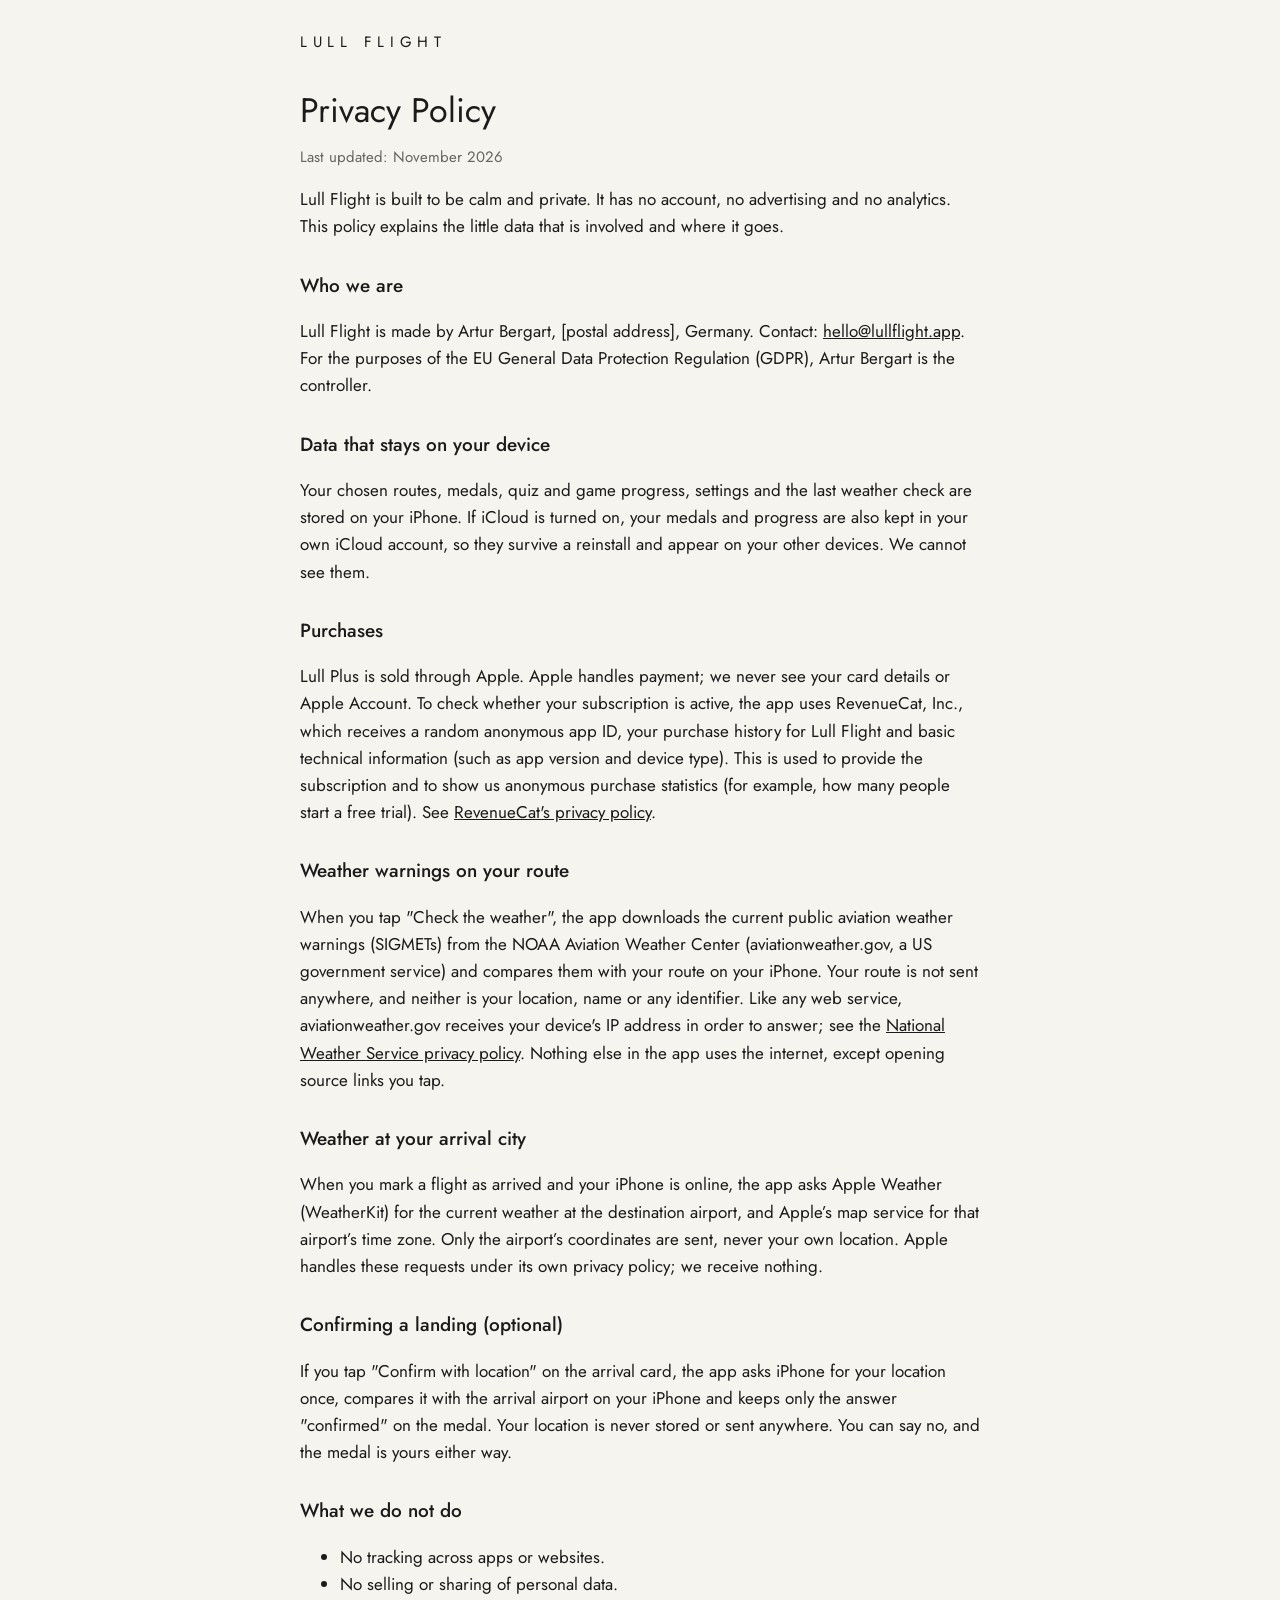
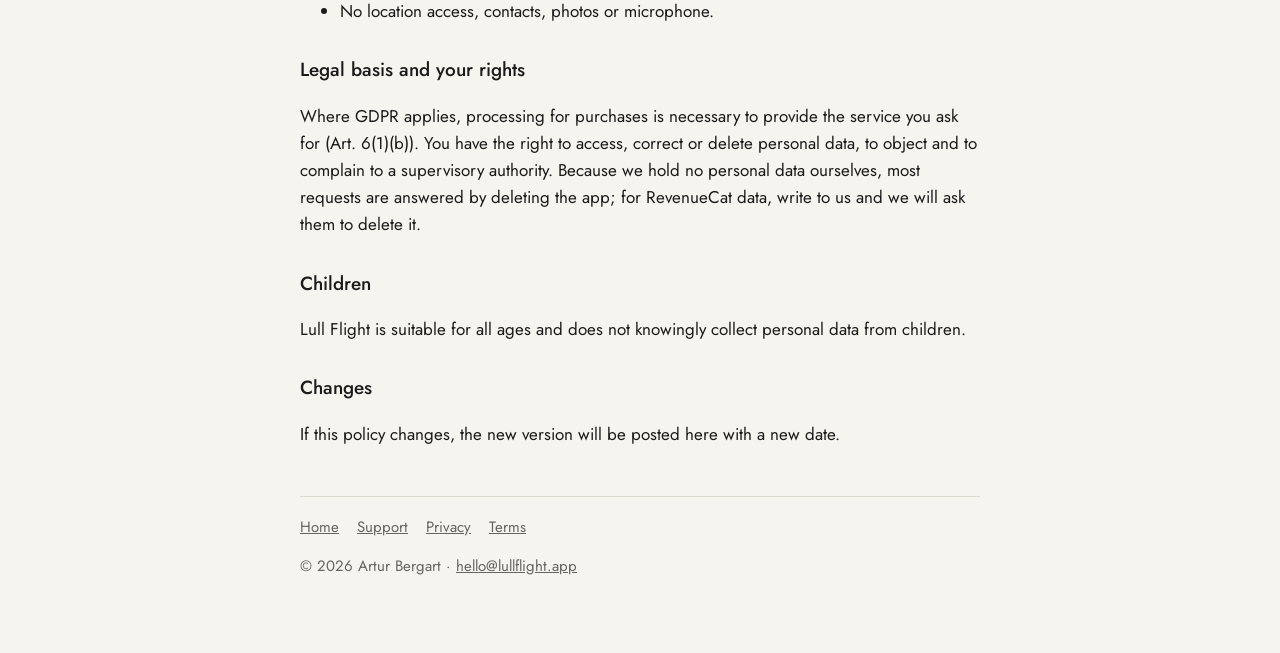
==== privacy/index.html @ ad9c2024 "Add files via upload" ====
<!doctype html><html lang="en"><head><meta charset="utf-8"><meta name="viewport" content="width=device-width,initial-scale=1,viewport-fit=cover">
<link rel="icon" href="/icon.png"><style>
@font-face{font-family:"Jost";src:url(/fonts/jost.woff) format("woff");font-weight:100 900;font-display:swap}
:root{--paper:#F6F4EE;--ink:#1b1b1b;--mute:#66655f;--line:#dedad0}
@media (prefers-color-scheme:dark){:root{--paper:#1b1c1f;--ink:#ecebe6;--mute:#a3a29b;--line:#34353a}}
html{background:var(--paper)}body{margin:0;color:var(--ink);background:var(--paper);font:17px/1.6 "Jost",-apple-system,BlinkMacSystemFont,"Helvetica Neue",Arial,sans-serif}
main{max-width:680px;margin:0 auto;padding:max(28px,env(safe-area-inset-top)) max(20px,env(safe-area-inset-right)) 60px max(20px,env(safe-area-inset-left))}
header a{color:var(--ink);text-decoration:none;letter-spacing:.38em;font-size:15px}h1{font-weight:400;font-size:34px;line-height:1.15;margin:36px 0 6px}
h2{font-weight:500;font-size:19px;margin:30px 0 6px}p,li{color:var(--ink)}.mute{color:var(--mute);font-size:15px}a{color:inherit}
nav{margin-top:48px;padding-top:18px;border-top:1px solid var(--line);display:flex;gap:18px;flex-wrap:wrap;font-size:15px}nav a{color:var(--mute)}
</style><title>Privacy Policy · Lull Flight</title></head><body><main>
<header><a href="/">LULL FLIGHT</a></header>
<h1>Privacy Policy</h1><p class="mute">Last updated: November 2026</p>
<p>Lull Flight is built to be calm and private. It has no account, no advertising and no analytics. This policy explains the little data that is involved and where it goes.</p>
<h2>Who we are</h2><p>Lull Flight is made by Artur Bergart, [postal address], Germany. Contact: <a href="mailto:hello@lullflight.app">hello@lullflight.app</a>. For the purposes of the EU General Data Protection Regulation (GDPR), Artur Bergart is the controller.</p>
<h2>Data that stays on your device</h2><p>Your chosen routes, medals, quiz and game progress, settings and the last weather check are stored on your iPhone. If iCloud is turned on, your medals and progress are also kept in your own iCloud account, so they survive a reinstall and appear on your other devices. We cannot see them.</p>
<h2>Purchases</h2><p>Lull Plus is sold through Apple. Apple handles payment; we never see your card details or Apple Account. To check whether your subscription is active, the app uses RevenueCat, Inc., which receives a random anonymous app ID, your purchase history for Lull Flight and basic technical information (such as app version and device type). This is used to provide the subscription and to show us anonymous purchase statistics (for example, how many people start a free trial). See <a href="https://www.revenuecat.com/privacy">RevenueCat's privacy policy</a>.</p>
<h2>Weather warnings on your route</h2><p>When you tap "Check the weather", the app downloads the current public aviation weather warnings (SIGMETs) from the NOAA Aviation Weather Center (aviationweather.gov, a US government service) and compares them with your route on your iPhone. Your route is not sent anywhere, and neither is your location, name or any identifier. Like any web service, aviationweather.gov receives your device's IP address in order to answer; see the <a href="https://www.weather.gov/privacy">National Weather Service privacy policy</a>. Nothing else in the app uses the internet, except opening source links you tap.</p>
<h2>Weather at your arrival city</h2><p>When you mark a flight as arrived and your iPhone is online, the app asks Apple Weather (WeatherKit) for the current weather at the destination airport, and Apple’s map service for that airport’s time zone. Only the airport’s coordinates are sent, never your own location. Apple handles these requests under its own privacy policy; we receive nothing.</p><h2>Confirming a landing (optional)</h2><p>If you tap "Confirm with location" on the arrival card, the app asks iPhone for your location once, compares it with the arrival airport on your iPhone and keeps only the answer "confirmed" on the medal. Your location is never stored or sent anywhere. You can say no, and the medal is yours either way.</p><h2>What we do not do</h2><ul><li>No tracking across apps or websites.</li><li>No selling or sharing of personal data.</li><li>No location access, contacts, photos or microphone.</li></ul>
<h2>Legal basis and your rights</h2><p>Where GDPR applies, processing for purchases is necessary to provide the service you ask for (Art. 6(1)(b)). You have the right to access, correct or delete personal data, to object and to complain to a supervisory authority. Because we hold no personal data ourselves, most requests are answered by deleting the app; for RevenueCat data, write to us and we will ask them to delete it.</p>
<h2>Children</h2><p>Lull Flight is suitable for all ages and does not knowingly collect personal data from children.</p>
<h2>Changes</h2><p>If this policy changes, the new version will be posted here with a new date.</p>
<nav><a href="/">Home</a><a href="/support/">Support</a><a href="/privacy/">Privacy</a><a href="/terms/">Terms</a></nav>
<p class="mute">© 2026 Artur Bergart · <a href="mailto:hello@lullflight.app">hello@lullflight.app</a></p>
</main></body></html>
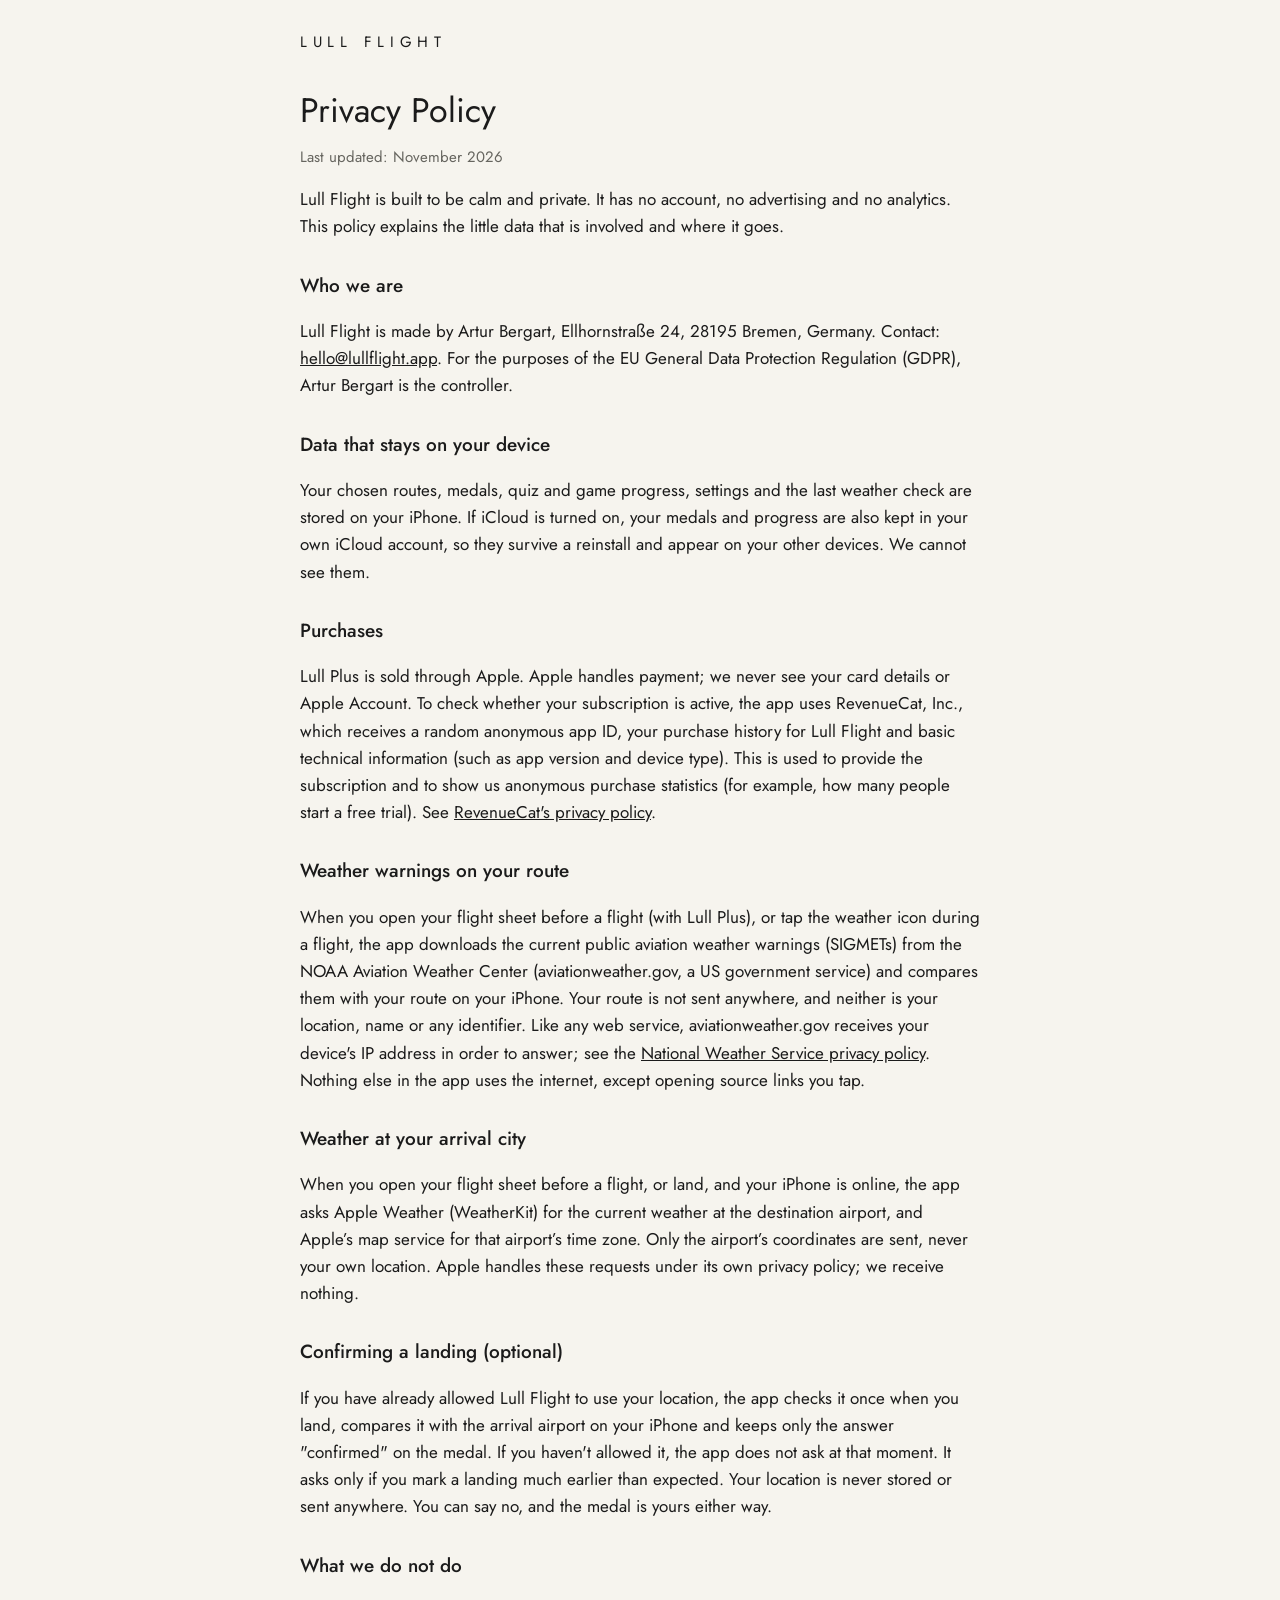
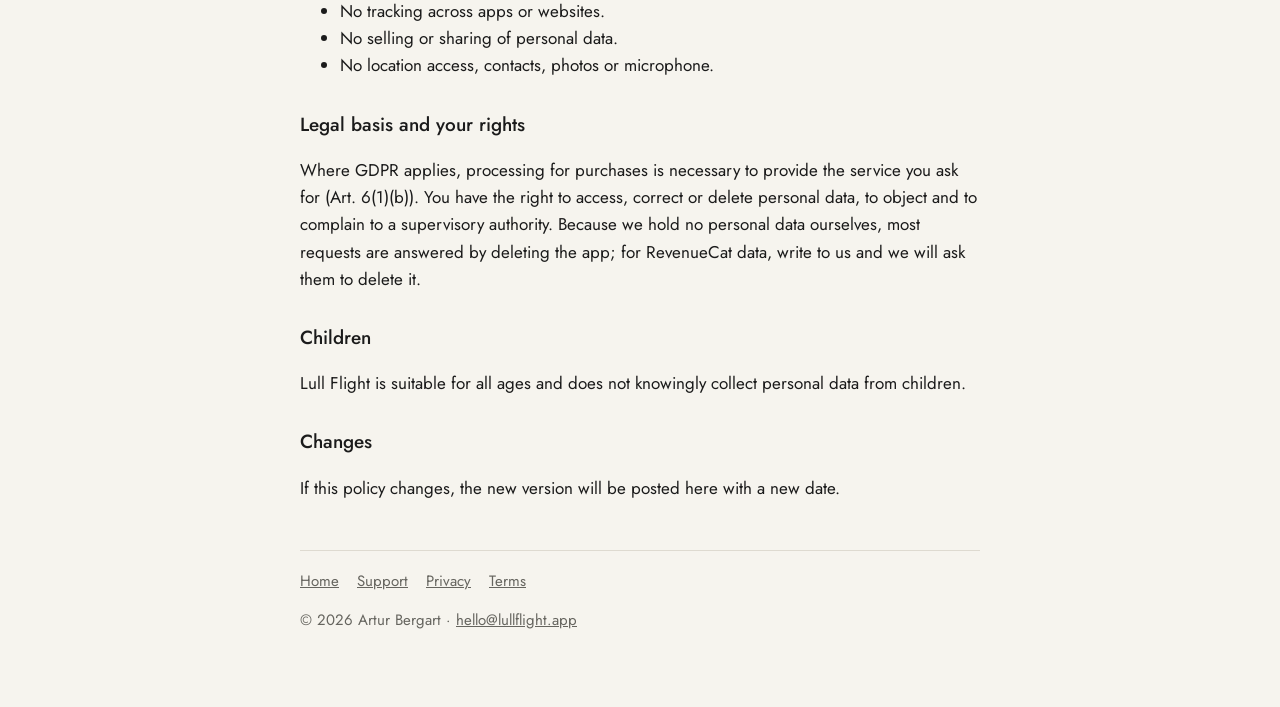
==== commit 07179dd6: "Add files via upload" ====
--- a/privacy/index.html
+++ b/privacy/index.html
@@ -12,11 +12,11 @@
 <header><a href="/">LULL FLIGHT</a></header>
 <h1>Privacy Policy</h1><p class="mute">Last updated: November 2026</p>
 <p>Lull Flight is built to be calm and private. It has no account, no advertising and no analytics. This policy explains the little data that is involved and where it goes.</p>
-<h2>Who we are</h2><p>Lull Flight is made by Artur Bergart, [postal address], Germany. Contact: <a href="mailto:hello@lullflight.app">hello@lullflight.app</a>. For the purposes of the EU General Data Protection Regulation (GDPR), Artur Bergart is the controller.</p>
+<h2>Who we are</h2><p>Lull Flight is made by Artur Bergart, Ellhornstraße 24, 28195 Bremen, Germany. Contact: <a href="mailto:hello@lullflight.app">hello@lullflight.app</a>. For the purposes of the EU General Data Protection Regulation (GDPR), Artur Bergart is the controller.</p>
 <h2>Data that stays on your device</h2><p>Your chosen routes, medals, quiz and game progress, settings and the last weather check are stored on your iPhone. If iCloud is turned on, your medals and progress are also kept in your own iCloud account, so they survive a reinstall and appear on your other devices. We cannot see them.</p>
 <h2>Purchases</h2><p>Lull Plus is sold through Apple. Apple handles payment; we never see your card details or Apple Account. To check whether your subscription is active, the app uses RevenueCat, Inc., which receives a random anonymous app ID, your purchase history for Lull Flight and basic technical information (such as app version and device type). This is used to provide the subscription and to show us anonymous purchase statistics (for example, how many people start a free trial). See <a href="https://www.revenuecat.com/privacy">RevenueCat's privacy policy</a>.</p>
-<h2>Weather warnings on your route</h2><p>When you tap "Check the weather", the app downloads the current public aviation weather warnings (SIGMETs) from the NOAA Aviation Weather Center (aviationweather.gov, a US government service) and compares them with your route on your iPhone. Your route is not sent anywhere, and neither is your location, name or any identifier. Like any web service, aviationweather.gov receives your device's IP address in order to answer; see the <a href="https://www.weather.gov/privacy">National Weather Service privacy policy</a>. Nothing else in the app uses the internet, except opening source links you tap.</p>
-<h2>Weather at your arrival city</h2><p>When you mark a flight as arrived and your iPhone is online, the app asks Apple Weather (WeatherKit) for the current weather at the destination airport, and Apple’s map service for that airport’s time zone. Only the airport’s coordinates are sent, never your own location. Apple handles these requests under its own privacy policy; we receive nothing.</p><h2>Confirming a landing (optional)</h2><p>If you tap "Confirm with location" on the arrival card, the app asks iPhone for your location once, compares it with the arrival airport on your iPhone and keeps only the answer "confirmed" on the medal. Your location is never stored or sent anywhere. You can say no, and the medal is yours either way.</p><h2>What we do not do</h2><ul><li>No tracking across apps or websites.</li><li>No selling or sharing of personal data.</li><li>No location access, contacts, photos or microphone.</li></ul>
+<h2>Weather warnings on your route</h2><p>When you open your flight sheet before a flight (with Lull Plus), or tap the weather icon during a flight, the app downloads the current public aviation weather warnings (SIGMETs) from the NOAA Aviation Weather Center (aviationweather.gov, a US government service) and compares them with your route on your iPhone. Your route is not sent anywhere, and neither is your location, name or any identifier. Like any web service, aviationweather.gov receives your device's IP address in order to answer; see the <a href="https://www.weather.gov/privacy">National Weather Service privacy policy</a>. Nothing else in the app uses the internet, except opening source links you tap.</p>
+<h2>Weather at your arrival city</h2><p>When you open your flight sheet before a flight, or land, and your iPhone is online, the app asks Apple Weather (WeatherKit) for the current weather at the destination airport, and Apple’s map service for that airport’s time zone. Only the airport’s coordinates are sent, never your own location. Apple handles these requests under its own privacy policy; we receive nothing.</p><h2>Confirming a landing (optional)</h2><p>If you have already allowed Lull Flight to use your location, the app checks it once when you land, compares it with the arrival airport on your iPhone and keeps only the answer "confirmed" on the medal. If you haven't allowed it, the app does not ask at that moment. It asks only if you mark a landing much earlier than expected. Your location is never stored or sent anywhere. You can say no, and the medal is yours either way.</p><h2>What we do not do</h2><ul><li>No tracking across apps or websites.</li><li>No selling or sharing of personal data.</li><li>No location access, contacts, photos or microphone.</li></ul>
 <h2>Legal basis and your rights</h2><p>Where GDPR applies, processing for purchases is necessary to provide the service you ask for (Art. 6(1)(b)). You have the right to access, correct or delete personal data, to object and to complain to a supervisory authority. Because we hold no personal data ourselves, most requests are answered by deleting the app; for RevenueCat data, write to us and we will ask them to delete it.</p>
 <h2>Children</h2><p>Lull Flight is suitable for all ages and does not knowingly collect personal data from children.</p>
 <h2>Changes</h2><p>If this policy changes, the new version will be posted here with a new date.</p>
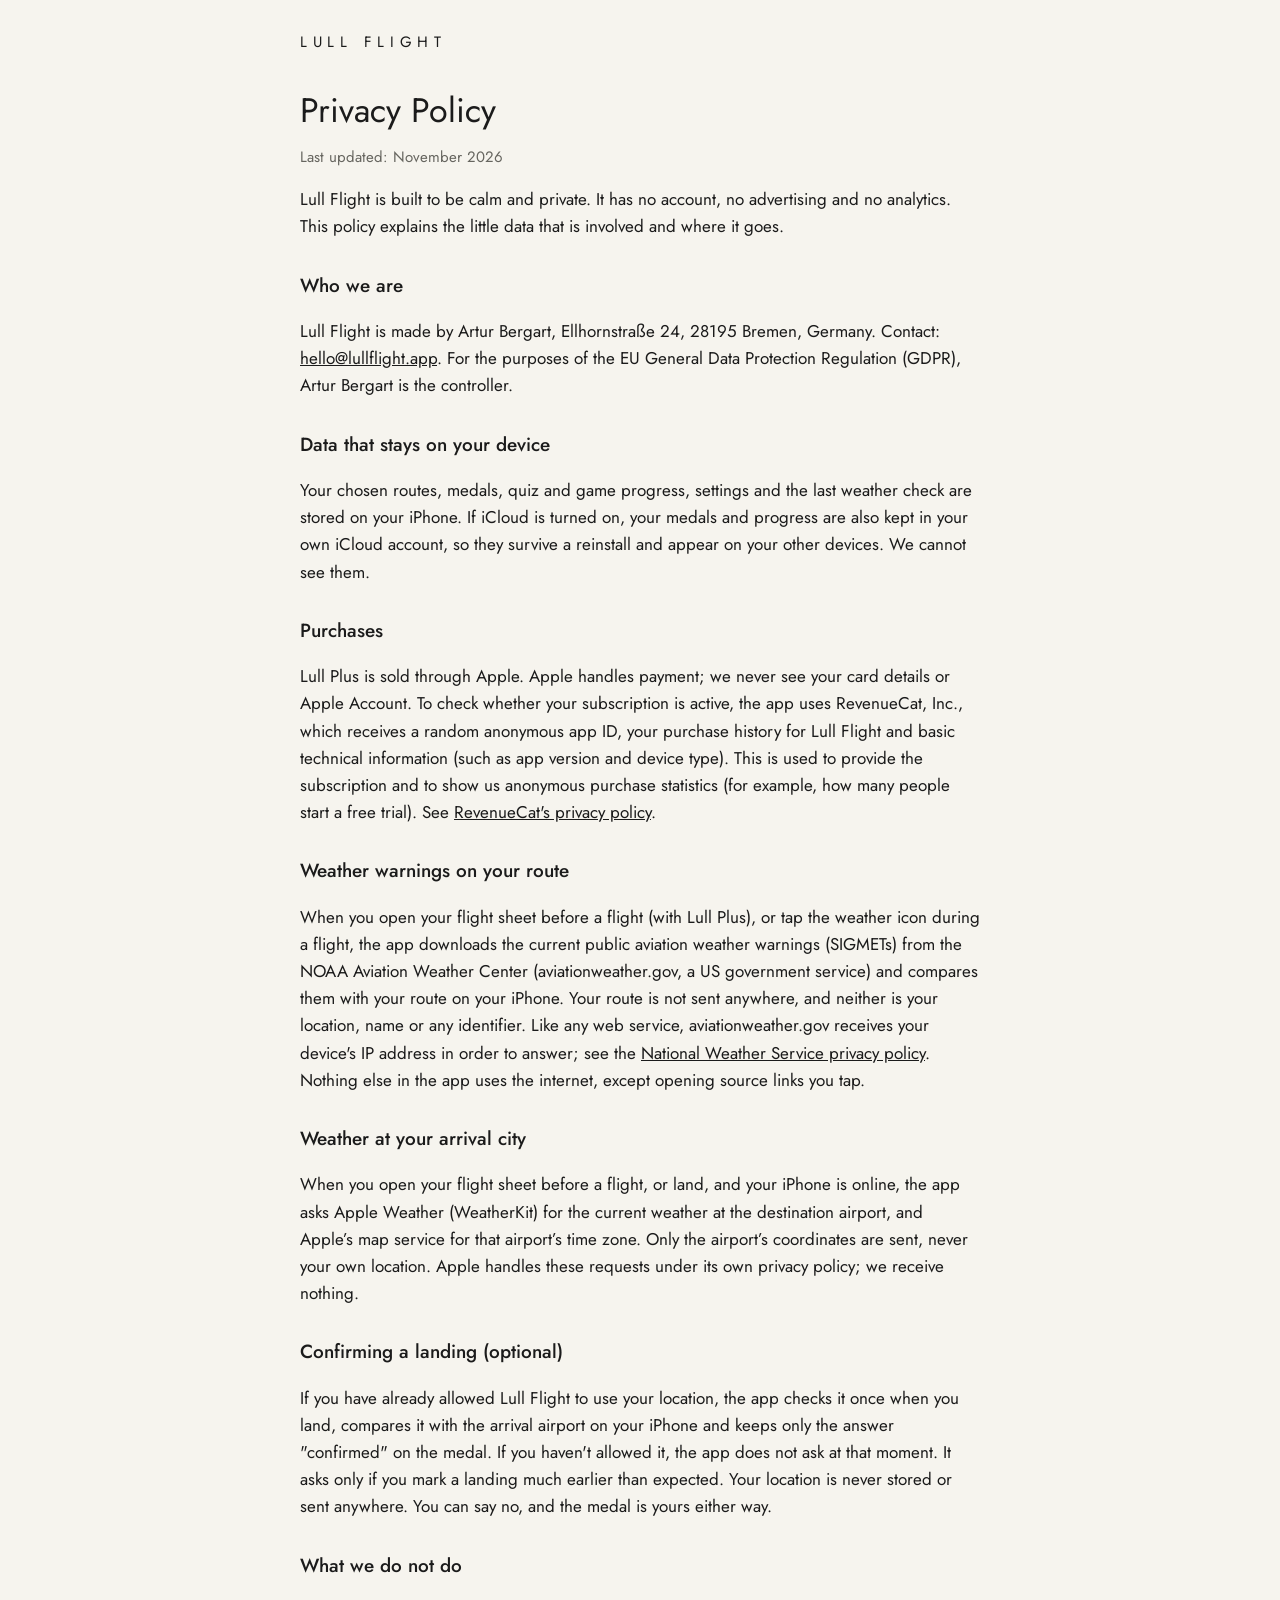
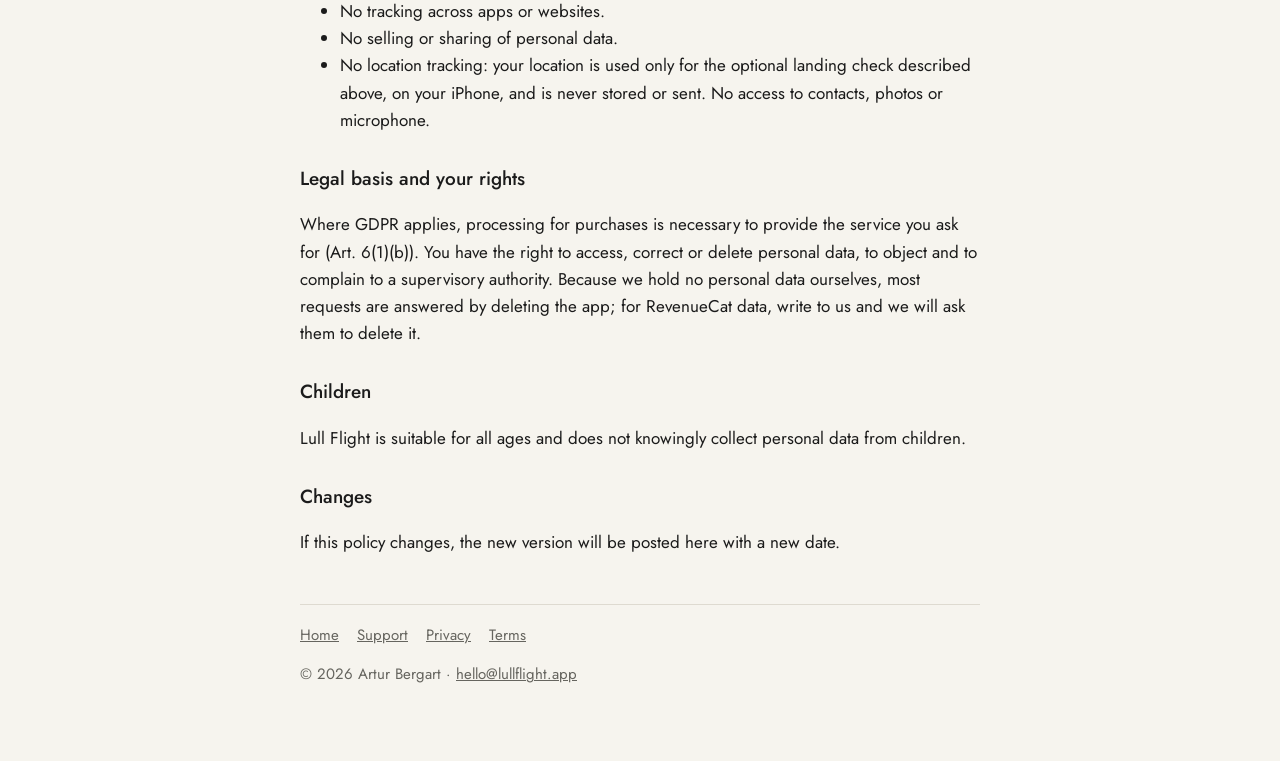
==== commit abd1a6de: "Privacy: location is used only for the optional landing check Removes the contradiction between 'No " ====
--- a/privacy/index.html
+++ b/privacy/index.html
@@ -16,7 +16,7 @@
 <h2>Data that stays on your device</h2><p>Your chosen routes, medals, quiz and game progress, settings and the last weather check are stored on your iPhone. If iCloud is turned on, your medals and progress are also kept in your own iCloud account, so they survive a reinstall and appear on your other devices. We cannot see them.</p>
 <h2>Purchases</h2><p>Lull Plus is sold through Apple. Apple handles payment; we never see your card details or Apple Account. To check whether your subscription is active, the app uses RevenueCat, Inc., which receives a random anonymous app ID, your purchase history for Lull Flight and basic technical information (such as app version and device type). This is used to provide the subscription and to show us anonymous purchase statistics (for example, how many people start a free trial). See <a href="https://www.revenuecat.com/privacy">RevenueCat's privacy policy</a>.</p>
 <h2>Weather warnings on your route</h2><p>When you open your flight sheet before a flight (with Lull Plus), or tap the weather icon during a flight, the app downloads the current public aviation weather warnings (SIGMETs) from the NOAA Aviation Weather Center (aviationweather.gov, a US government service) and compares them with your route on your iPhone. Your route is not sent anywhere, and neither is your location, name or any identifier. Like any web service, aviationweather.gov receives your device's IP address in order to answer; see the <a href="https://www.weather.gov/privacy">National Weather Service privacy policy</a>. Nothing else in the app uses the internet, except opening source links you tap.</p>
-<h2>Weather at your arrival city</h2><p>When you open your flight sheet before a flight, or land, and your iPhone is online, the app asks Apple Weather (WeatherKit) for the current weather at the destination airport, and Apple’s map service for that airport’s time zone. Only the airport’s coordinates are sent, never your own location. Apple handles these requests under its own privacy policy; we receive nothing.</p><h2>Confirming a landing (optional)</h2><p>If you have already allowed Lull Flight to use your location, the app checks it once when you land, compares it with the arrival airport on your iPhone and keeps only the answer "confirmed" on the medal. If you haven't allowed it, the app does not ask at that moment. It asks only if you mark a landing much earlier than expected. Your location is never stored or sent anywhere. You can say no, and the medal is yours either way.</p><h2>What we do not do</h2><ul><li>No tracking across apps or websites.</li><li>No selling or sharing of personal data.</li><li>No location access, contacts, photos or microphone.</li></ul>
+<h2>Weather at your arrival city</h2><p>When you open your flight sheet before a flight, or land, and your iPhone is online, the app asks Apple Weather (WeatherKit) for the current weather at the destination airport, and Apple’s map service for that airport’s time zone. Only the airport’s coordinates are sent, never your own location. Apple handles these requests under its own privacy policy; we receive nothing.</p><h2>Confirming a landing (optional)</h2><p>If you have already allowed Lull Flight to use your location, the app checks it once when you land, compares it with the arrival airport on your iPhone and keeps only the answer "confirmed" on the medal. If you haven't allowed it, the app does not ask at that moment. It asks only if you mark a landing much earlier than expected. Your location is never stored or sent anywhere. You can say no, and the medal is yours either way.</p><h2>What we do not do</h2><ul><li>No tracking across apps or websites.</li><li>No selling or sharing of personal data.</li><li>No location tracking: your location is used only for the optional landing check described above, on your iPhone, and is never stored or sent. No access to contacts, photos or microphone.</li></ul>
 <h2>Legal basis and your rights</h2><p>Where GDPR applies, processing for purchases is necessary to provide the service you ask for (Art. 6(1)(b)). You have the right to access, correct or delete personal data, to object and to complain to a supervisory authority. Because we hold no personal data ourselves, most requests are answered by deleting the app; for RevenueCat data, write to us and we will ask them to delete it.</p>
 <h2>Children</h2><p>Lull Flight is suitable for all ages and does not knowingly collect personal data from children.</p>
 <h2>Changes</h2><p>If this policy changes, the new version will be posted here with a new date.</p>
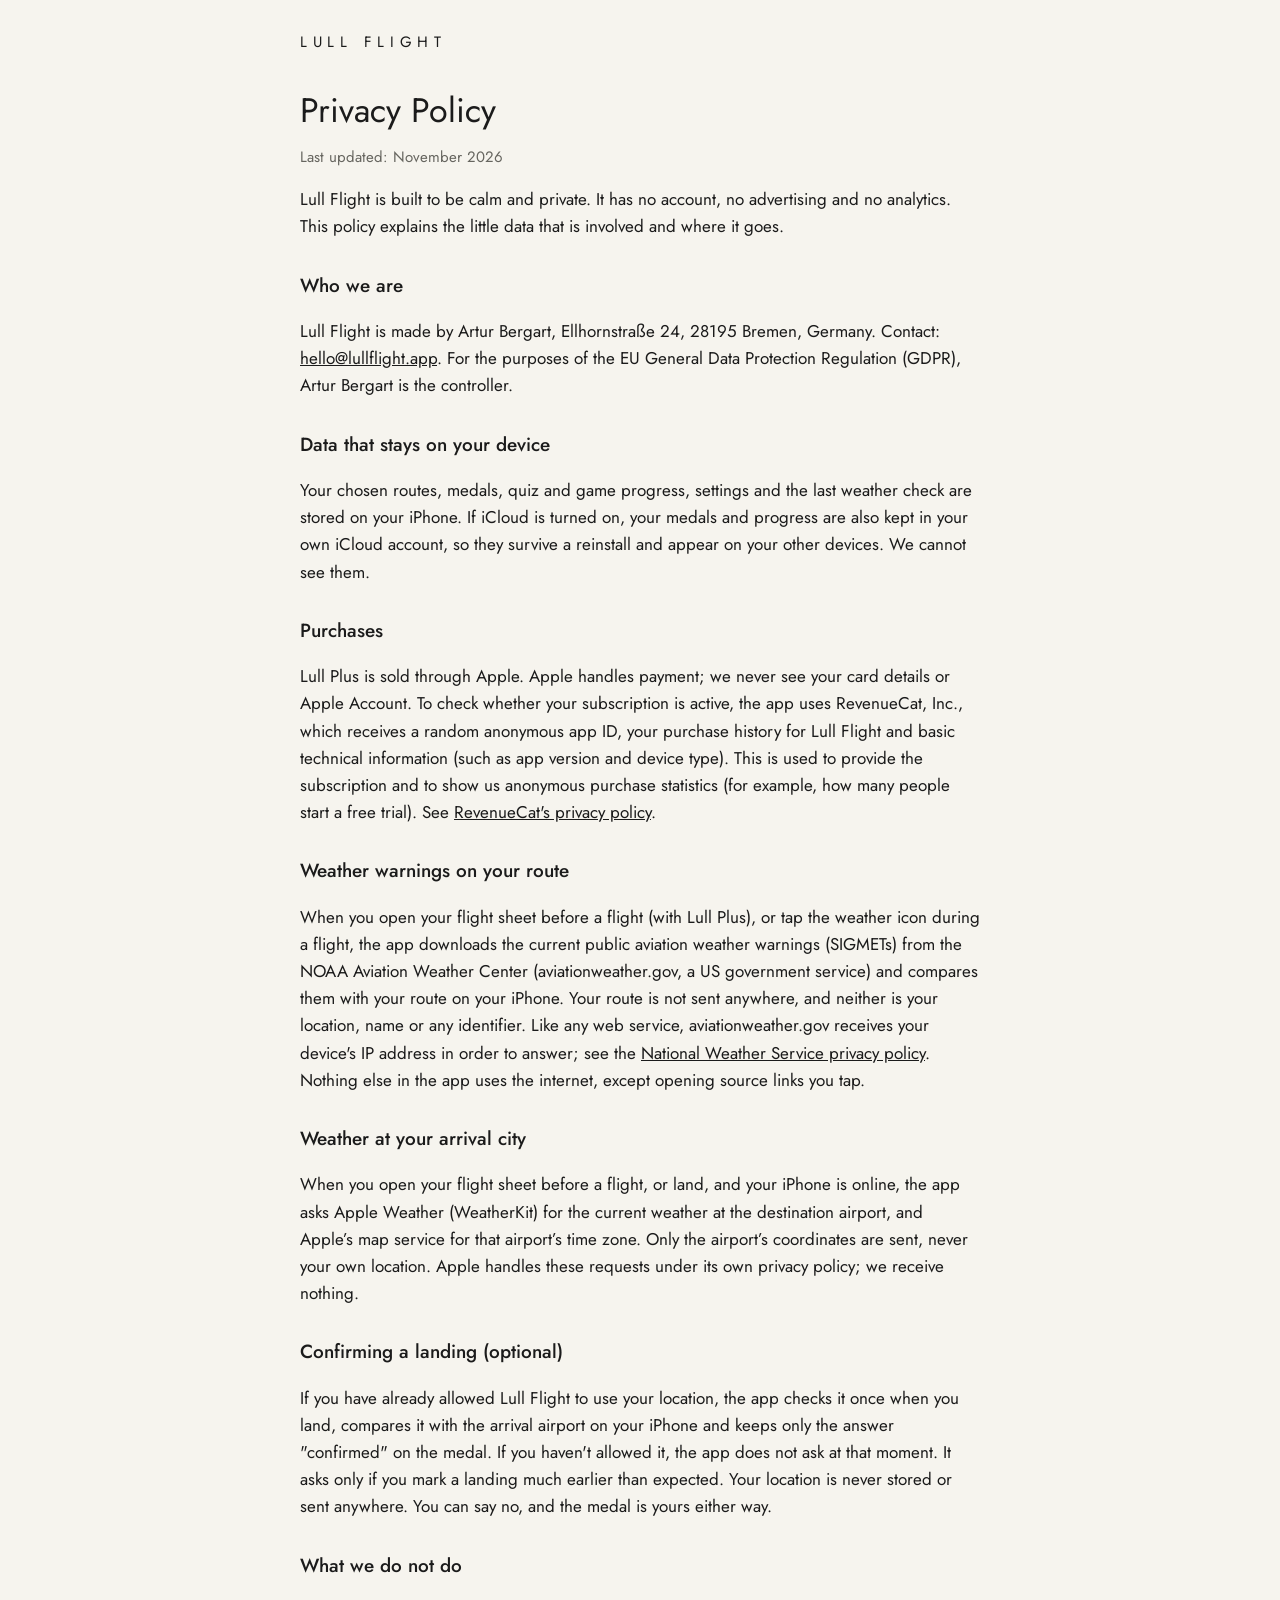
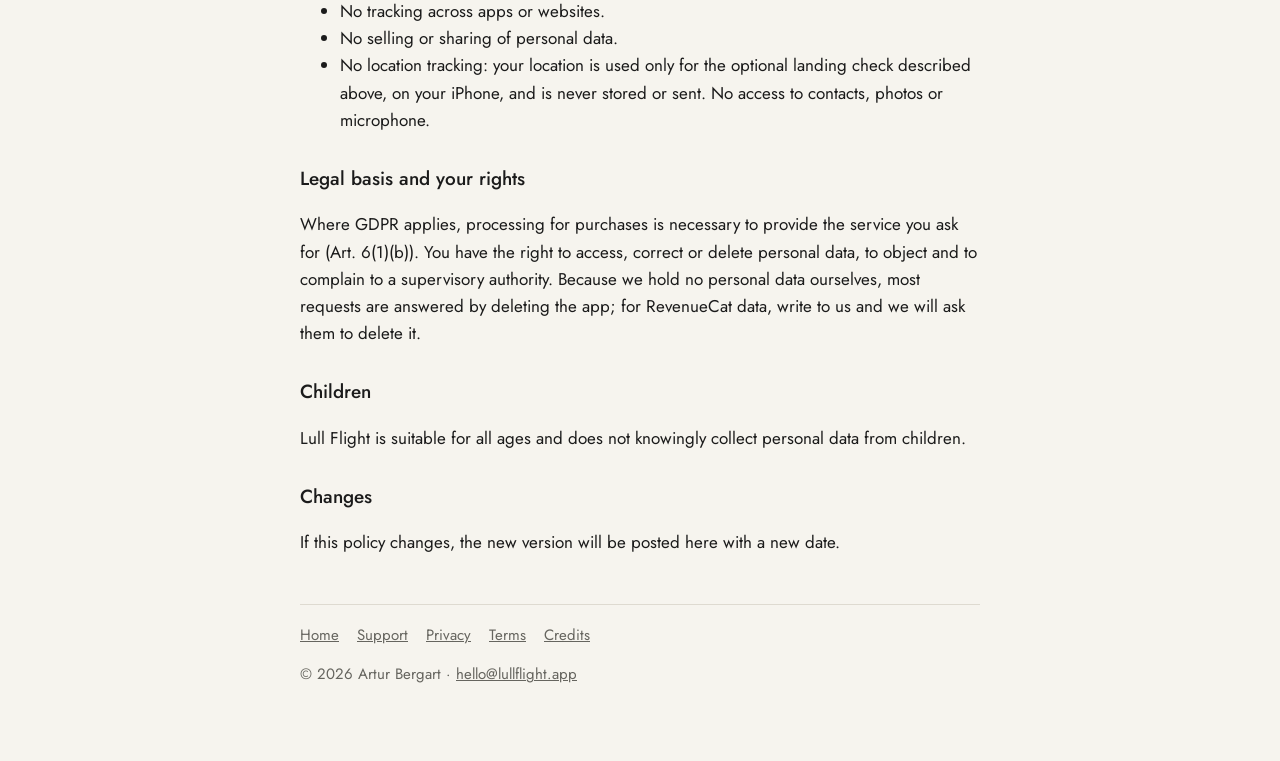
==== commit 69d3eeed: "Site: Credits page (EN, RU) linked from every page; support text on landing Co-Authored-By: Claude O" ====
--- a/privacy/index.html
+++ b/privacy/index.html
@@ -20,6 +20,6 @@
 <h2>Legal basis and your rights</h2><p>Where GDPR applies, processing for purchases is necessary to provide the service you ask for (Art. 6(1)(b)). You have the right to access, correct or delete personal data, to object and to complain to a supervisory authority. Because we hold no personal data ourselves, most requests are answered by deleting the app; for RevenueCat data, write to us and we will ask them to delete it.</p>
 <h2>Children</h2><p>Lull Flight is suitable for all ages and does not knowingly collect personal data from children.</p>
 <h2>Changes</h2><p>If this policy changes, the new version will be posted here with a new date.</p>
-<nav><a href="/">Home</a><a href="/support/">Support</a><a href="/privacy/">Privacy</a><a href="/terms/">Terms</a></nav>
+<nav><a href="/">Home</a><a href="/support/">Support</a><a href="/privacy/">Privacy</a><a href="/terms/">Terms</a><a href="/credits/">Credits</a></nav>
 <p class="mute">© 2026 Artur Bergart · <a href="mailto:hello@lullflight.app">hello@lullflight.app</a></p>
 </main></body></html>
